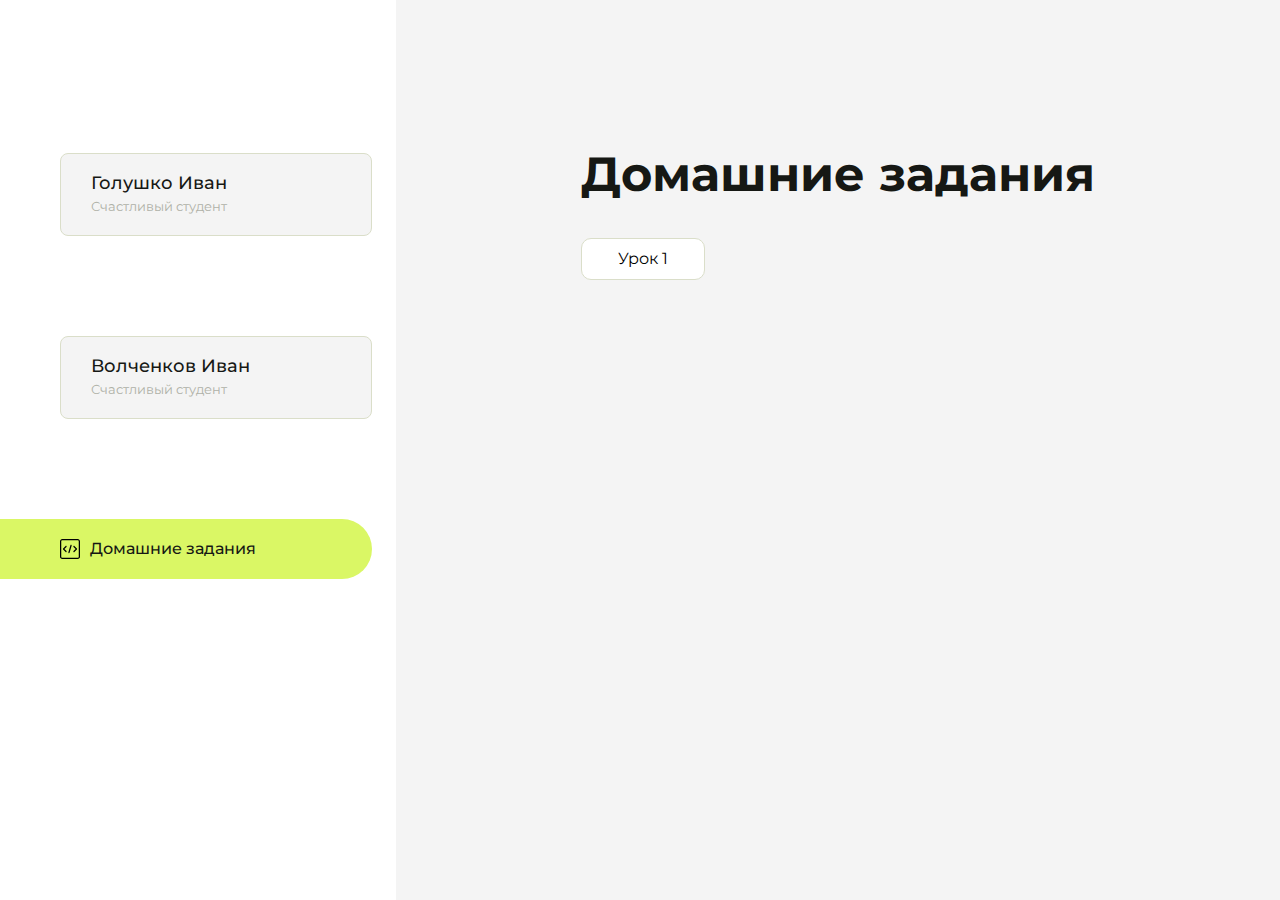
==== index.html @ adf7f4b2 "Add files via upload" ====
<!DOCTYPE html>
<html lang="en">
<head>
    <meta charset="UTF-8">
    <meta name="viewport" content="width=device-width, initial-scale=1.0">
    <title>Домашняя работа</title>
    <link rel="shortcut icon" href="src/logo.ico" type="image/x-icon">
    <link rel="preconnect" href="https://fonts.googleapis.com">
    <link rel="preconnect" href="https://fonts.gstatic.com" crossorigin>
    <link href="https://fonts.googleapis.com/css2?family=Montserrat:wght@400;500;700&family=Rubik:wght@500&display=swap"
    rel="stylesheet">
    <link rel="stylesheet" href="src/style.css">
</head>
<body id="body">
<div class="overlay" id="overlay"></div>
<div class="layout">
    <div class="burger" id="burger">
        <svg viewBox="0 0 24 24" fill="none" xmlns="http://www.w3.org/2000/svg">
            <g id="SVGRepo_bgCarrier" stroke-width="0"></g>
            <g id="SVGRepo_tracerCarrier" stroke-linecap="round" stroke-linejoin="round"></g>
            <g id="SVGRepo_iconCarrier">
                <path d="M4 18L20 18" stroke="#DAF765" stroke-width="2" stroke-linecap="round"></path>
                <path d="M4 12L20 12" stroke="#DAF765" stroke-width="2" stroke-linecap="round"></path>
                <path d="M4 6L20 6" stroke="#DAF765" stroke-width="2" stroke-linecap="round"></path>
            </g>
        </svg>
    </div>
    <aside class="sidebar" id="sidebar">
        <div class="sidebar__inner">
            <div class="logo">
                <svg width="50" height="50" viewBox="0 0 50 50" fill="none" xmlns="http://www.w3.org/2000/svg">
                    <defs>
                        <clipPath id="clip0_513_74730">
                            <rect width="50" height="50" fill="white"/>
                        </clipPath>
                    </defs>
                </svg>
            </div>
            <div class="sidebar__user">
                <div class="sidebar__name">Голушко Иван</div>
                <div class="sidebar__text">Счастливый студент</div>
            </div>
            <div class="sidebar__user">
                <div class="sidebar__name">Волченков Иван</div>
                <div class="sidebar__text">Счастливый студент</div>
            </div>
            <div class="sidebar__tabs">
                <div class="sidebar__item">
                    <button class="sidebar__button active" id="tasks">
                        <svg xmlns="http://www.w3.org/2000/svg" width="20" height="20" viewBox="0 0 20 20" fill="none">
                            <g clip-path="url(#clip0_704_74543)">
                                <path d="M17.7083 20H2.29167C1.0275 20 0 18.9725 0 17.7083V2.29167C0 1.0275 1.0275 0 2.29167 0H17.7083C18.9725 0 20 1.0275 20 2.29167V17.7083C20 18.9725 18.9725 20 17.7083 20ZM2.29167 1.25C1.7175 1.25 1.25 1.7175 1.25 2.29167V17.7083C1.25 18.2825 1.7175 18.75 2.29167 18.75H17.7083C18.2825 18.75 18.75 18.2825 18.75 17.7083V2.29167C18.75 1.7175 18.2825 1.25 17.7083 1.25H2.29167Z"
                                      fill="black"/>
                                <path d="M6.04167 13.125C5.88167 13.125 5.72167 13.0642 5.6 12.9417L3.1 10.4417C2.85583 10.1975 2.85583 9.80167 3.1 9.5575L5.6 7.0575C5.84417 6.81333 6.24 6.81333 6.48417 7.0575C6.72833 7.30167 6.72833 7.6975 6.48417 7.94167L4.42583 10L6.48417 12.0583C6.72833 12.3025 6.72833 12.6983 6.48417 12.9425C6.36167 13.0642 6.20167 13.125 6.04167 13.125Z"
                                      fill="black"/>
                                <path d="M8.95833 14.1667C8.9 14.1667 8.84 14.1583 8.78167 14.1417C8.45083 14.0442 8.26083 13.6967 8.35833 13.3658L10.4417 6.28251C10.5392 5.95084 10.8892 5.76417 11.2175 5.85917C11.5483 5.95667 11.7383 6.30417 11.6408 6.63501L9.5575 13.7183C9.47833 13.9908 9.22833 14.1667 8.95833 14.1667Z"
                                      fill="black"/>
                                <path d="M13.9583 13.125C13.7983 13.125 13.6383 13.0642 13.5167 12.9417C13.2725 12.6975 13.2725 12.3017 13.5167 12.0575L15.575 9.99916L13.5167 7.94083C13.2725 7.69666 13.2725 7.30083 13.5167 7.05666C13.7608 6.81249 14.1567 6.81249 14.4008 7.05666L16.9008 9.55666C17.145 9.80083 17.145 10.1967 16.9008 10.4408L14.4008 12.9408C14.2783 13.0642 14.1183 13.125 13.9583 13.125Z"
                                      fill="black"/>
                            </g>
                            <defs>
                                <clipPath id="clip0_704_74543">
                                    <rect width="20" height="20" fill="white"/>
                                </clipPath>
                            </defs>
                        </svg>
                        <span>Домашние задания</span></button>
                </div>
                <div class="sidebar__item">
                            <g clip-path="url(#clip0_704_74553)">
                                <path d="M23.2628 10.5971C23.7176 10.365 24 9.90375 24 9.39337C24 8.883 23.7176 8.42175 23.2628 8.18962L12.6135 2.75362C12.2291 2.55824 11.7705 2.55787 11.3854 2.75399L0.736875 8.19C0.282375 8.42175 0 8.883 0 9.39337C0 9.90375 0.282375 10.365 0.736875 10.5971L4.89038 12.7177V18.2074C4.89038 19.8154 8.412 21.393 12 21.393C15.5884 21.393 19.1096 19.815 19.1096 18.2074V12.7174L21.4609 11.517V15.8017L20.901 17.2305C20.7409 17.6389 20.7934 18.0994 21.0405 18.4616C21.2876 18.8246 21.6979 19.041 22.1366 19.041C22.5754 19.041 22.9852 18.8246 23.2324 18.462C23.4795 18.099 23.532 17.6385 23.3719 17.2301L22.8124 15.8021V10.827L23.2628 10.5971ZM17.7623 18.1721C17.6198 18.6375 15.3491 20.0419 12 20.0419C8.65088 20.0419 6.38025 18.6375 6.2415 18.2074V12.3037L6.23887 12.3019C6.23812 12.057 6.1065 11.8207 5.87325 11.7019L1.3515 9.39337L12 3.95737L22.6489 9.39337L12 14.8294L5.87325 11.7019C5.54063 11.5331 4.6695 11.6674 4.5 12C4.33012 12.3322 4.55813 12.5479 4.89038 12.7177L11.3857 16.0331C11.5781 16.1314 11.7889 16.1805 12 16.1805C12.2107 16.1805 12.4222 16.1314 12.6146 16.0331L17.7593 13.407L17.7623 18.1721Z"
                                      fill="black"/>
                            </g>
                            <defs>
                                <clipPath id="clip0_704_74553">
                                    <rect width="24" height="24" fill="white"/>
                                </clipPath>
                            </defs>
                        </svg>
                </div>
            </div>
        </div>

    </aside>
    <div class="content">
        <div class="container">
            <div class="content__block" id="tasksBlock">
                <div class="content__title">Домашние задания</div>
                <ul class="content__list">
                    <li class="content__list-item">
                        <a href="lesson1/index.html">Урок 1</a>
                    </li>
                </ul>
            </div>
            <div class="content__block hidden" id="diplomBlock">
                <div class="content__title">Дипломный проект</div>
                <div class="content__list-diplom">
                    <a href="ПАПКА-С-НОМЕРОМ-УРОКА">Ссылка на ДЗ</a>
                </div>
                <div class="content__decor">
                    <div class="content__decor-text">Давай проверим, чему ты научился!</div>
                    <div class="content__decor-img">
                        <img src="src/decor.png" alt="decor">
                    </div>
                </div>
            </div>
        </div>
    </div>
</div>
<script src="src/index.js"></script>
</body>
</html>
---- src/style.css ----
*{padding: 0;margin: 0;border: 0;}
*,*:before,*:after{-webkit-box-sizing: border-box;box-sizing: border-box;}
:focus,:active{outline: none;}
a:focus,a:active{outline: none;}
nav,footer,header,aside{display: block;}
html,body{
    height:100%;width:100%;
    font-size:100%;line-height:1;-ms-text-size-adjust:100%;-moz-text-size-adjust:100%;-webkit-text-size-adjust:100%;}
input,button,textarea{font-family:inherit;}
input::-ms-clear{display: none;}
button{cursor: pointer;}
button::-moz-focus-inner{padding:0;border:0;}
a,a:visited{text-decoration: none;}
a:hover{text-decoration: none;}
ul li{list-style: none;}
img{vertical-align: top;}
h1,h2,h3,h4,h5,h6{font-size:inherit;font-weight: inherit;}
a{color:inherit;}



body {
    font-family: "Montserrat",SansSerif;
    color: black;
}

body.overflow {
    overflow: hidden;
}



.layout {
    display: -webkit-box;
    display: -ms-flexbox;
    display: flex;
    min-height: 100vh;
}

.sidebar {
    padding: 40px 24px 40px 0;
    -ms-flex-negative: 0;
    flex-shrink: 0;
    background-color: white;
}



.content {
    -webkit-box-flex: 1;
    -ms-flex-positive: 1;
    flex-grow: 1;
    background-color: #F4F4F4;
}

.container {
    display: -webkit-box;
    display: -ms-flexbox;
    display: flex;
    -webkit-box-orient: vertical;
    -webkit-box-direction: normal;
    -ms-flex-direction: column;
    flex-direction: column;
    -webkit-box-pack: center;
    -ms-flex-pack: center;
    justify-content: center;
    -webkit-box-align: center;
    -ms-flex-align: center;
    align-items: center;
    padding: 150px 60px 80px 60px;
}


.logo {
    margin-left: 60px;
    margin-bottom: 60px;
}

.sidebar__user {
    background-color: #F4F4F4;
    padding: 20px 30px;
    margin-left: 60px;
    margin-bottom: 100px;
    border-radius: 8px;
    border: 1px solid #DADEC9;
}

.sidebar__name {
    color:#161814;
    font-size: 18px;
    font-weight: 500;
    margin-bottom: 6px;
}

.sidebar__text {
    color: #AFB1A7;
    font-size: 13px;
    font-weight: 400;
    line-height: 130%; /* 16.9px */
}

.sidebar__item {
    width: 372px;
}

.sidebar__button {
    display: -webkit-box;
    display: -ms-flexbox;
    display: flex;
    -webkit-box-align: center;
    -ms-flex-align: center;
    align-items: center;
    gap: 10px;
    padding: 20px 60px;
    margin-bottom: 12px;
    border-radius: 0px 100px 100px 0px;
    -webkit-transition: all .5s;
    -o-transition: all .5s;
    transition: all .5s;
    cursor: pointer;
    width: 90%;
    color:#161814;
    font-size: 16px;
    font-weight: 500;
}

.sidebar__button.active , .sidebar__button:hover {
    width: 100%;
    background-color: #DAF765;
}


.content__title {
    color: #161814;
    font-size: 48px;
    font-weight: 700;
    margin-bottom: 40px;
}

.content__list {
    display: -webkit-box;
    display: -ms-flexbox;
    display: flex;
    -webkit-box-align: center;
    -ms-flex-align: center;
    align-items: center;
    -ms-flex-wrap: wrap;
    flex-wrap: wrap;
    gap: 20px;
}



.content__list-item  {
    cursor: pointer;
    padding: 12px 18px;
    background-color: #fff;
    border-radius: 10px;
    border: 1px solid #DADEC9;
    -webkit-transition: all .3s;
    -o-transition: all .3s;
    transition: all .3s;
}

.content__list-item:hover,.content__list-diplom:hover {
    background-color: #AFB1A7;
}

li a {
    padding: 12px 18px;

}


.content__list-diplom {
    -webkit-transition: all .3s;
    -o-transition: all .3s;
    transition: all .3s;
    display: inline-block;
    padding: 12px 18px;
    background-color: #fff;
    border-radius: 10px;
    border: 1px solid #DADEC9;
}

.content__decor {
    display: -webkit-box;
    display: -ms-flexbox;
    display: flex;
    -webkit-box-align: center;
    -ms-flex-align: center;
    align-items: center;
}

.content__decor-text {
    color:#BEDD44;
    font-size: 36px;
    font-weight: 700;
    line-height: 110%; /* 39.6px */
}

.content__block {
    max-width: 1200px;
}

.content__block.hidden {
    display: none;
}

.content__decor-img img{
    width: 100%;
}

.burger {
    display: none;
    padding: 5px;
    position: fixed;
    top: 3%;
    right: 7%;
    width: 40px;
    height: 40px;
    background-color: #161814;
    border-radius: 50%;
    z-index: 10;
    border: 1px solid #DAF765;
}

@media (max-width: 768px) {
    .burger {
        display: block;
    }

    .sidebar {
        -webkit-transition: all .3s;
        -o-transition: all .3s;
        transition: all .3s;
        -webkit-transform: translateX(-100%);
        -ms-transform: translateX(-100%);
        transform: translateX(-100%);
        position: fixed;
        top: 0;
        left: 0;
        bottom: 0;
        z-index: 5;
    }

    .sidebar.show {
        -webkit-transform: translateX(0%);
        -ms-transform: translateX(0%);
        transform: translateX(0%);
    }

    .overlay {
        opacity: 0;
        pointer-events: none;
        -webkit-transition: all .3s;
        -o-transition: all .3s;
        transition: all .3s;
        position: absolute;
        top: 0;
        right: 0;
        left: 0;
        bottom: 0;
        z-index: 3;
        background-color: #000000e0;
    }

    .overlay.show {
        opacity: 1;
        pointer-events: all;
    }

    .container {
        padding: 40px 20px;
        min-height: 100%;
    }

    .content__decor {
        margin-top: 20px;
        -webkit-box-orient: vertical;
        -webkit-box-direction: normal;
        -ms-flex-direction: column;
        flex-direction: column;
    }
}

@media (max-width: 400px) {
    .sidebar__user {
        margin-left: 0;
    }
}
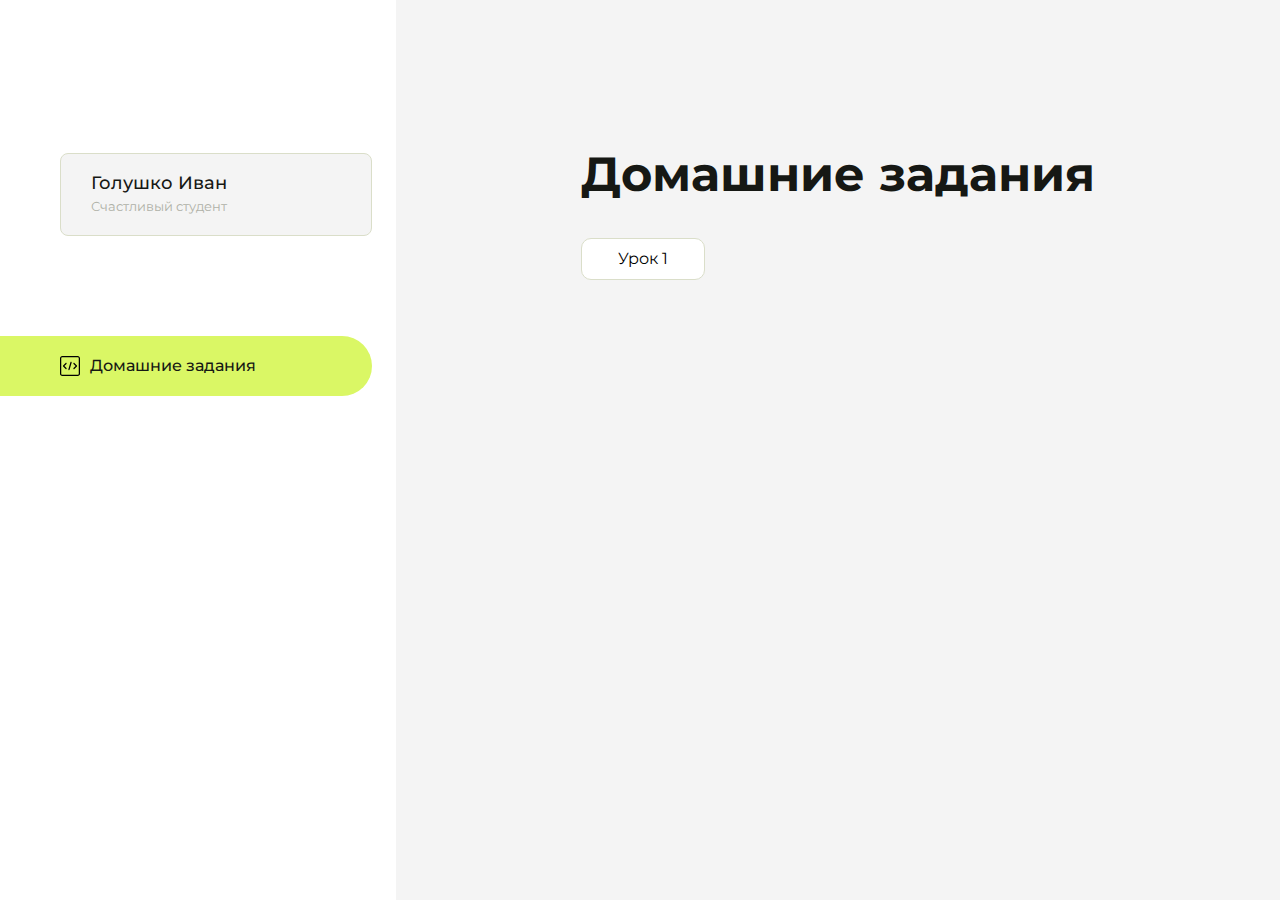
==== commit c8dbb330: "Update index.html" ====
--- a/index.html
+++ b/index.html
@@ -38,10 +38,6 @@
             </div>
             <div class="sidebar__user">
                 <div class="sidebar__name">Голушко Иван</div>
-                <div class="sidebar__text">Счастливый студент</div>
-            </div>
-            <div class="sidebar__user">
-                <div class="sidebar__name">Волченков Иван</div>
                 <div class="sidebar__text">Счастливый студент</div>
             </div>
             <div class="sidebar__tabs">
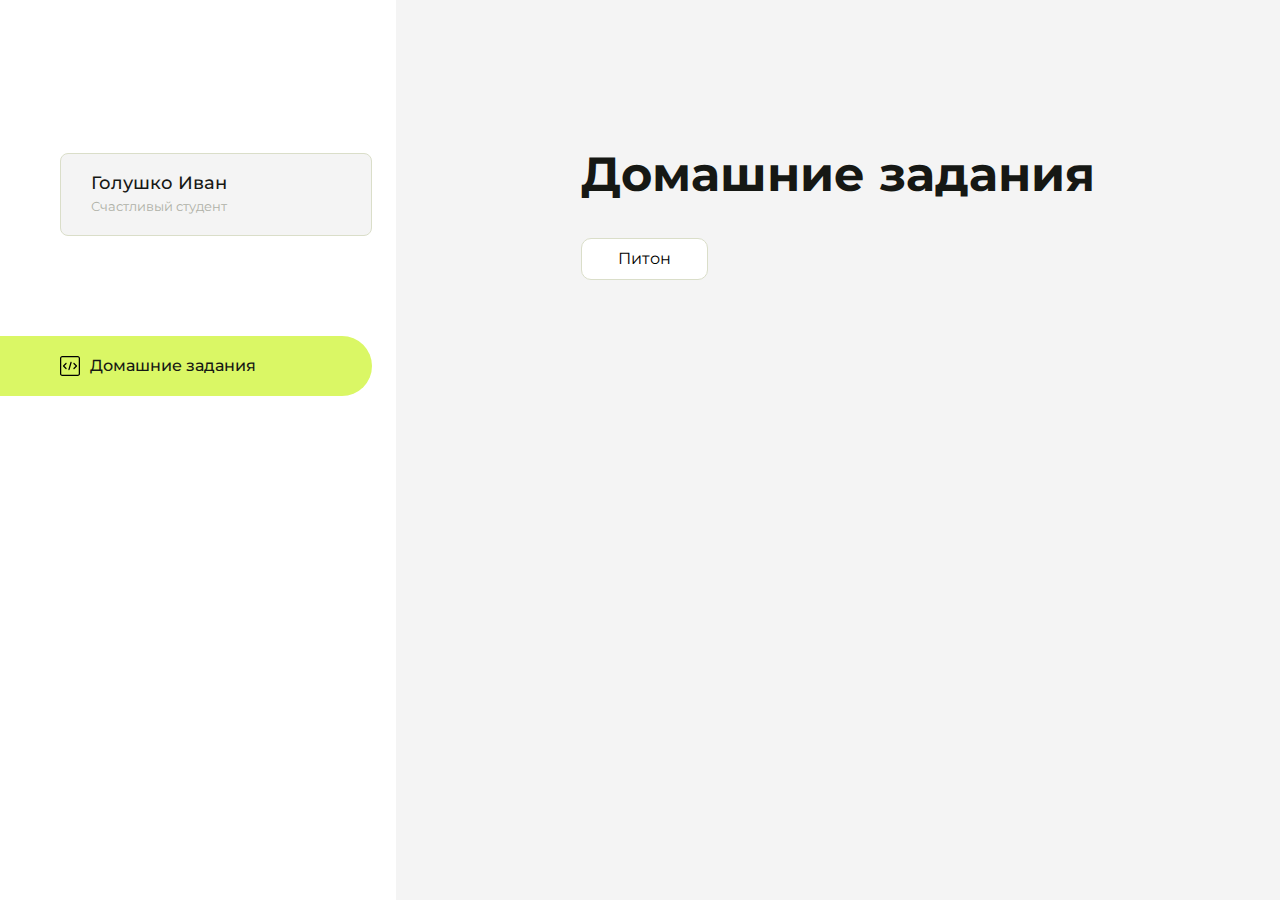
==== commit 2e28770d: "Update index.html" ====
--- a/index.html
+++ b/index.html
@@ -84,7 +84,7 @@
                 <div class="content__title">Домашние задания</div>
                 <ul class="content__list">
                     <li class="content__list-item">
-                        <a href="lesson1/index.html">Урок 1</a>
+                        <a href="Курсовая питон/index.html">Питон</a>
                     </li>
                 </ul>
             </div>
